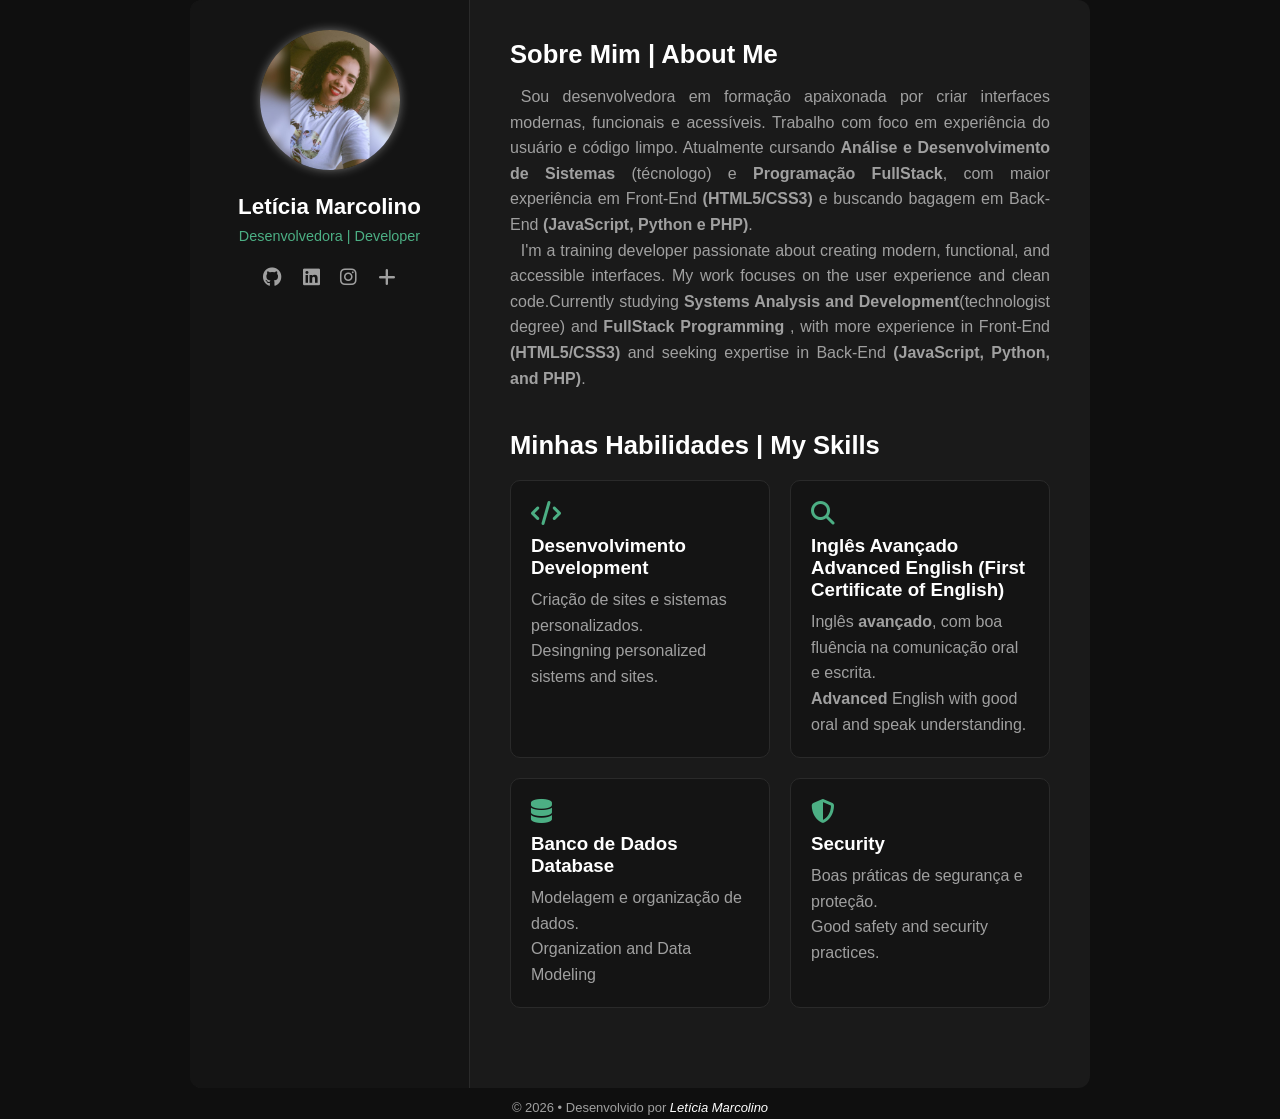
==== index.html @ c3d4be8b "ok" ====
<!DOCTYPE html>
<html lang="pt-BR">
<head>
  <meta charset="UTF-8">
  <title>Portfolio</title>
  <link rel="shortcut icon" href="programacao.png" type="image/x-icon">
  <link rel="stylesheet" href="style.css">
  <link href="https://cdnjs.cloudflare.com/ajax/libs/font-awesome/6.5.0/css/all.min.css" rel="stylesheet">
</head>
<body>

  <div class="container">

    <!-- SIDEBAR -->
    <aside class="sidebar">
      <img src="imagem/foto_perfil.jpeg"
           alt="Foto de perfil">

      <h1>Letícia Marcolino</h1>
      <p class="role">Desenvolvedora | Developer</p>

      <div class="social">
        <a href="https://github.com/Leticia650m" target="_blank"><i class="fab fa-github"></i></a>

        <a href="https://www.linkedin.com/in/let%C3%ADcia-marcolino-00015a126/" target="_blank"><i class="fab fa-linkedin"></i></a>

        <a href="https://instagram.com/_leticiamarcolino" target="_blank">
  <i class="fab fa-instagram"></i></a>
  

    <i class="fas fa-plus"></i>

      </div>
    </aside>

    
    <main class="content">

      <section>
        <h2>Sobre Mim | About Me</h2>
        <p>
          Sou desenvolvedora em formação apaixonada por criar interfaces modernas,
          funcionais e acessíveis. Trabalho com foco em experiência
          do usuário e código limpo. Atualmente cursando <strong>Análise e Desenvolvimento de Sistemas</strong> (técnologo) e <strong>Programação FullStack</strong>, com maior experiência em Front-End <strong>(HTML5/CSS3)</strong> e buscando bagagem em Back-End <strong>(JavaScript, Python e PHP)</strong>.</p>  
          <p>I'm a training developer passionate about creating modern, functional, and accessible interfaces. My work focuses on the user experience and clean code.Currently studying <strong>Systems Analysis and Development</strong>(technologist degree) and <strong>FullStack Programming</strong> , with more experience in Front-End <strong>(HTML5/CSS3)</strong> and seeking expertise in Back-End <strong>(JavaScript, Python, and PHP)</strong>.</p>
        
      </section>

      <section>
        <h2>Minhas Habilidades | My Skills</h2>

        <div class="services">
          <div class="service">
            <i class="fas fa-code"></i>
            <h3>Desenvolvimento  Development</h3>
            <p>Criação de sites e sistemas personalizados.</p>
            <p>Desingning personalized sistems and sites.</p>
          </div>

          <div class="service">
            <i class="fas fa-search"></i>
            <h3>Inglês Avançado  Advanced English (First Certificate of English)</h3>
            <p>Inglês <strong>avançado</strong>, com boa fluência na comunicação oral e  escrita.</p>
            <p>
                <strong>Advanced</strong> English with good oral and speak understanding. 
            </p>
          </div>

          <div class="service">
            <i class="fas fa-database"></i>
            <h3>Banco de Dados Database</h3>
            <p>Modelagem e organização de dados.</p>
            <p>Organization and Data Modeling</p>
          </div>

          <div class="service">
            <i class="fas fa-shield-alt"></i>
            <h3>Security</h3>
            <p>Boas práticas de segurança e proteção.</p>

            <p>
                Good safety and security practices.
            </p>

          </div>
        </div>
      </section>

    </main>

  </div>
 

  
  <footer class="footer-global">
    <p>© 2026 • Desenvolvido por 
        <a href="https://www.linkedin.com/in/let%C3%ADcia-marcolino-00015a126/"><em>Letícia Marcolino</em></a>
    </p>

    
  </footer>


</body>
</html>
---- style.css ----
:root {
  --bg-main: #0f0f0f;
  --bg-card: #1a1a1a;
  --bg-sidebar: #141414;

  --text-primary: #ffffff;
  --text-secondary: #a0a0a0;

  --accent: #4caf84;
  --border-color: #2a2a2a;
}

* {
  margin: 0;
  padding: 0;
  box-sizing: border-box;
  font-family: "Segoe UI", sans-serif;
}

body {
  background-color: var(--bg-main);
  color: var(--text-primary);
  min-height: 100vh;
  display: flex;
  justify-content: center;
  align-items: center;
}

.container {
  display: flex;
  width: 900px;
  background: var(--bg-card);
  border-radius: 12px;
  overflow: hidden;
}

/* SIDEBAR */
.sidebar {
  width: 280px;
  background: var(--bg-sidebar);
  padding: 30px;
  text-align: center;
  border-right: 1px solid var(--border-color);
}

.sidebar img {
    box-shadow: 0px 0px 12px -2px #ffffff8a;
  width: 140px;
  height: 140px;
  object-fit: cover;
  border-radius: 50%;
  margin-bottom: 20px;
}

.sidebar h1 {
  font-size: 1.4rem;
  margin-bottom: 5px;
}

.role {
  color: var(--accent);
  font-size: 0.9rem;
  margin-bottom: 20px;
}

.social i {
  margin: 0 8px;
  font-size: 1.2rem;
  color: var(--text-secondary);
  cursor: pointer;
  transition: 0.3s;
}



.social i:hover {
  color: var(--accent);
}

/* CONTEÚDO */
.content {
  flex: 1;
  padding: 40px;
}

section {
  margin-bottom: 40px;
}

h2 {
  font-size: 1.6rem;
  margin-bottom: 15px;
}

p {

  color: var(--text-secondary);
  line-height: 1.6;
}
img{
    transition: transform 0.5s ease;
}

img:hover{
    transform: scale(1.1);

}

section > p{
text-indent: 2%;
text-align: justify;
}


.services {
  display: grid;
  grid-template-columns: repeat(2, 1fr);
  gap: 20px;
  margin-top: 20px;
}

.service {
  background: var(--bg-sidebar);
  padding: 20px;
  border-radius: 10px;
  border: 1px solid var(--border-color);
}

.service i {
  font-size: 1.5rem;
  color: var(--accent);
  margin-bottom: 10px;
}

.service h3 {
  margin-bottom: 8px;
}

body {
  min-height: 100vh;
  display: flex;
  flex-direction: column;
}

/* container ocupa o espaço disponível */
.container {
  flex: 1;
}

footer > p{
padding-top: 10px;
  font-size: small;
  color: var(--text-secondary);
  cursor: pointer;
  transition: 0.3s;

}

.footer-global > p > a {

    text-decoration: none;
    color: var(--text-primary);
}

.footer-global > p > a:hover {

    text-decoration: none;
    color: var(--accent)
}
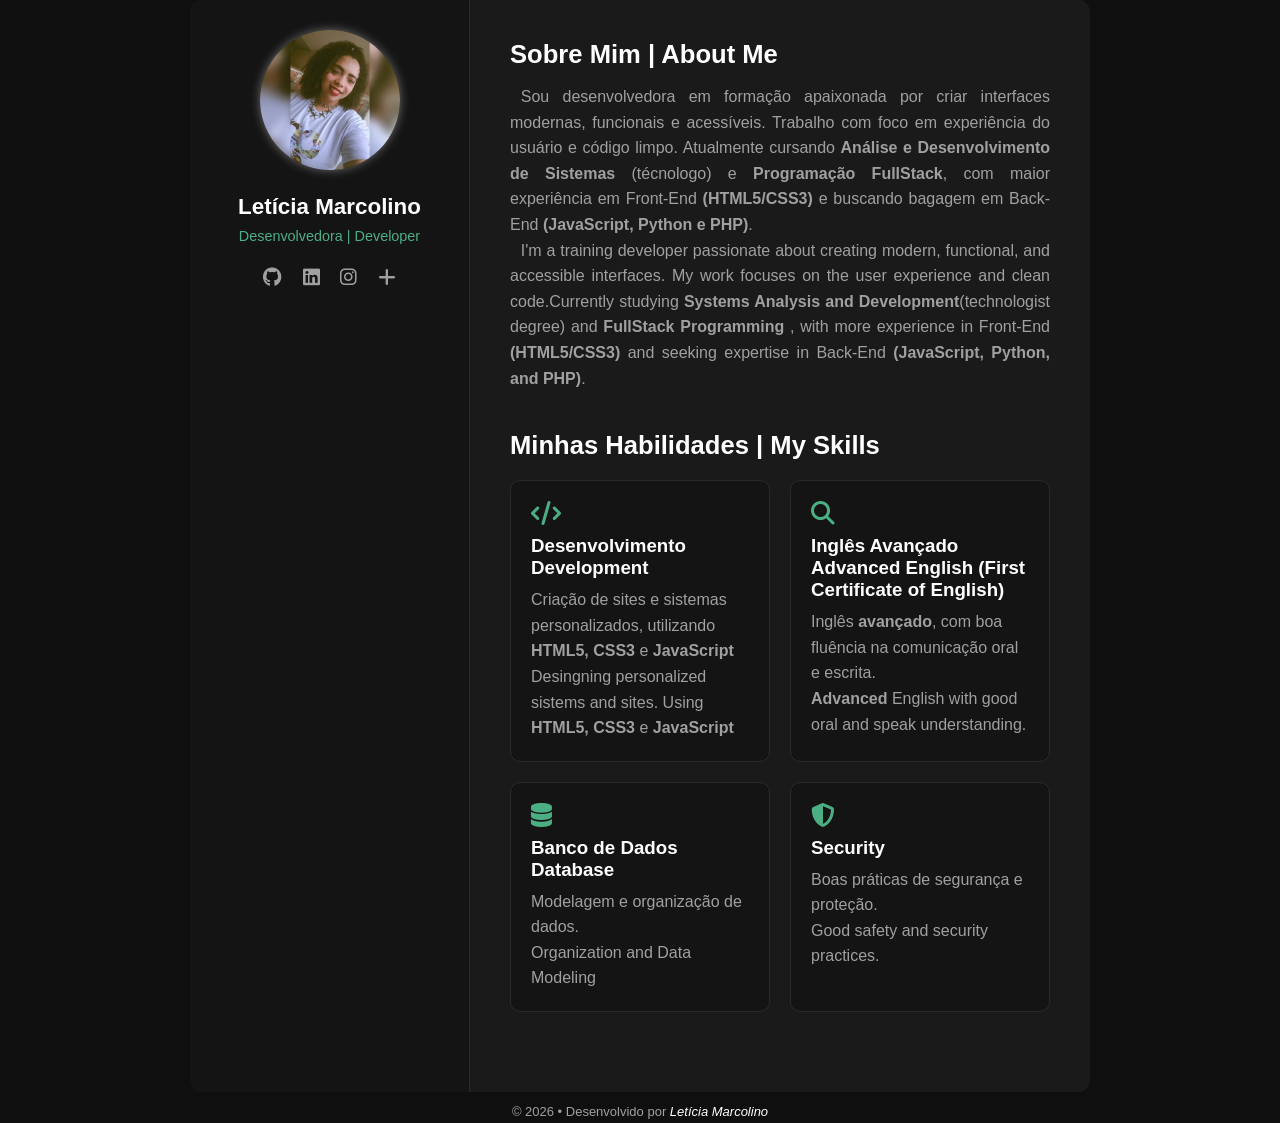
==== commit c7611d48: "acrescentei strong em alguns textos" ====
--- a/index.html
+++ b/index.html
@@ -20,7 +20,7 @@
       <p class="role">Desenvolvedora | Developer</p>
 
       <div class="social">
-        <a href="https://github.com/Leticia650m" target="_blank"><i class="fab fa-github"></i></a>
+        <a href="https://github.com/Leticia650" target="_blank"><i class="fab fa-github"></i></a>
 
         <a href="https://www.linkedin.com/in/let%C3%ADcia-marcolino-00015a126/" target="_blank"><i class="fab fa-linkedin"></i></a>
 
@@ -53,8 +53,8 @@
           <div class="service">
             <i class="fas fa-code"></i>
             <h3>Desenvolvimento  Development</h3>
-            <p>Criação de sites e sistemas personalizados.</p>
-            <p>Desingning personalized sistems and sites.</p>
+            <p>Criação de sites e sistemas personalizados, utilizando <strong>HTML5, CSS3</strong> e <strong>JavaScript</strong></p>
+            <p>Desingning personalized sistems and sites. Using <strong>HTML5, CSS3</strong> e <strong>JavaScript</strong></p>
           </div>
 
           <div class="service">
@@ -94,7 +94,7 @@
   
   <footer class="footer-global">
     <p>© 2026 • Desenvolvido por 
-        <a href="https://www.linkedin.com/in/let%C3%ADcia-marcolino-00015a126/"><em>Letícia Marcolino</em></a>
+        <a href="https://www.linkedin.com/in/let%C3%ADcia-marcolino-00015a126/" target="_blank"><em>Letícia Marcolino</em></a>
     </p>
 
     
--- a/style.css
+++ b/style.css
@@ -148,7 +148,7 @@
 }
 
 footer > p{
-padding-top: 10px;
+padding-top: 10px;  
   font-size: small;
   color: var(--text-secondary);
   cursor: pointer;
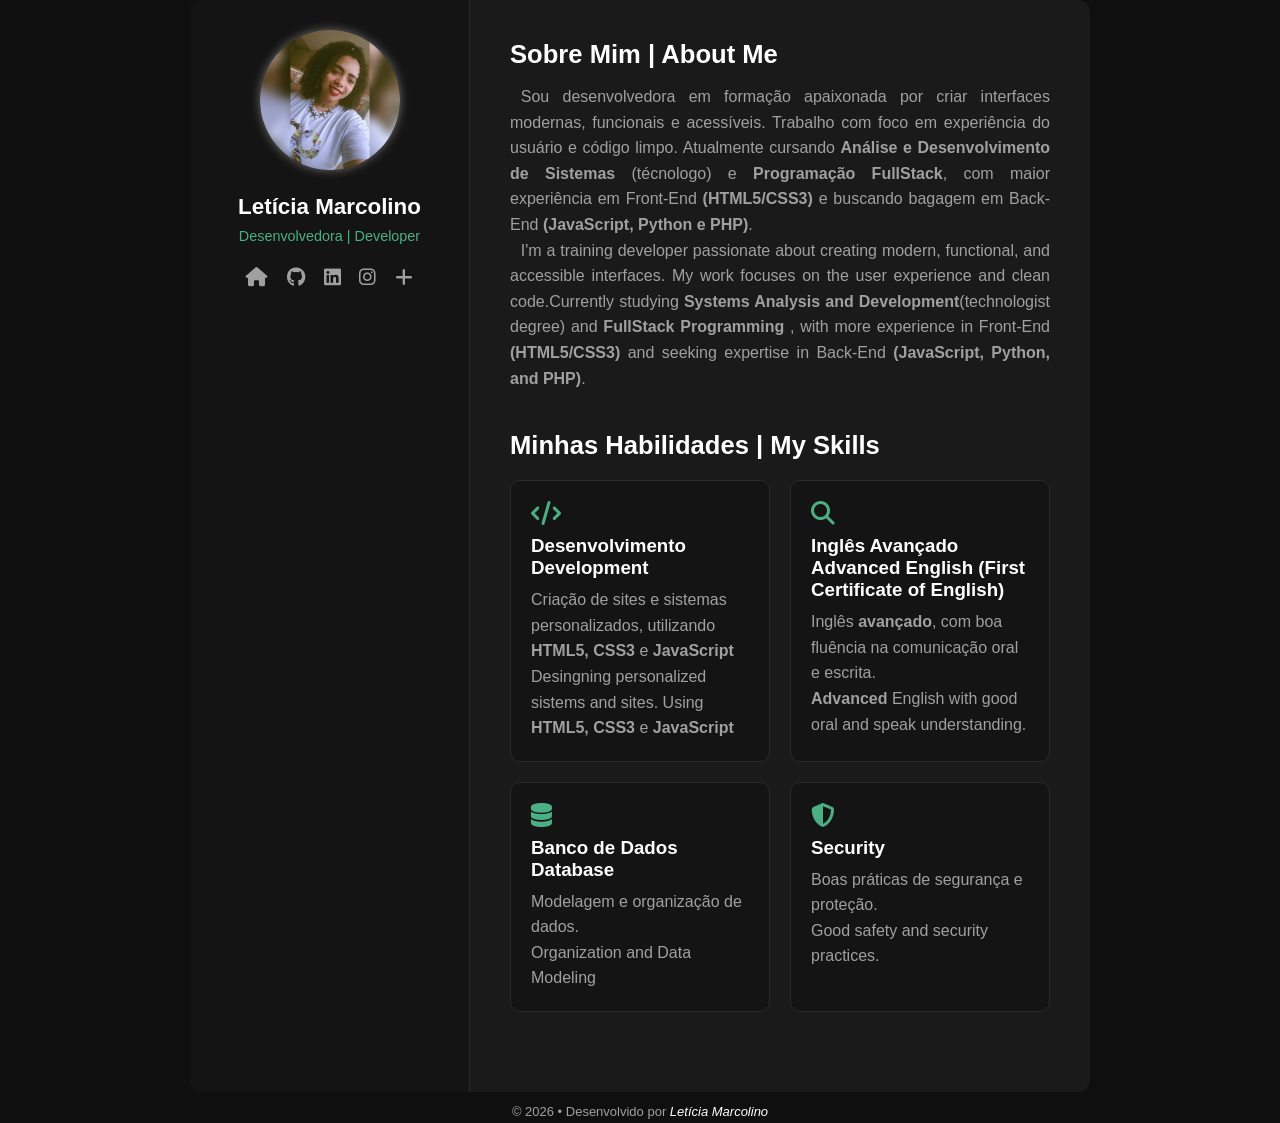
==== commit 791782ec: "acrescentei uma pagina" ====
--- a/index.html
+++ b/index.html
@@ -2,7 +2,7 @@
 <html lang="pt-BR">
 <head>
   <meta charset="UTF-8">
-  <title>Portfolio</title>
+  <title>Letícia Marcolino</title>
   <link rel="shortcut icon" href="programacao.png" type="image/x-icon">
   <link rel="stylesheet" href="style.css">
   <link href="https://cdnjs.cloudflare.com/ajax/libs/font-awesome/6.5.0/css/all.min.css" rel="stylesheet">
@@ -20,6 +20,9 @@
       <p class="role">Desenvolvedora | Developer</p>
 
       <div class="social">
+           
+    <a href="index.html" title="Home"><i class="fas fa-home"></a></i>
+
         <a href="https://github.com/Leticia650" target="_blank"><i class="fab fa-github"></i></a>
 
         <a href="https://www.linkedin.com/in/let%C3%ADcia-marcolino-00015a126/" target="_blank"><i class="fab fa-linkedin"></i></a>
@@ -28,7 +31,7 @@
   <i class="fab fa-instagram"></i></a>
   
 
-    <i class="fas fa-plus"></i>
+    <a href="mais.html"><i class="fas fa-plus"></a></i>
 
       </div>
     </aside>
--- a/style.css
+++ b/style.css
@@ -18,6 +18,9 @@
 }
 
 body {
+  min-height: 100vh;
+  display: flex;
+  flex-direction: column;
   background-color: var(--bg-main);
   color: var(--text-primary);
   min-height: 100vh;
@@ -25,8 +28,13 @@
   justify-content: center;
   align-items: center;
 }
+.home{
+   text-decoration: none;
+    color: var(--text-primary);
+}
 
 .container {
+   flex: 1;                
   display: flex;
   width: 900px;
   background: var(--bg-card);
@@ -36,6 +44,9 @@
 
 /* SIDEBAR */
 .sidebar {
+    flex-shrink: 0;     /* 👈 ISSO resolve */
+
+    position: relative;
   width: 280px;
   background: var(--bg-sidebar);
   padding: 30px;
@@ -64,7 +75,7 @@
 }
 
 .social i {
-  margin: 0 8px;
+  margin: 0 7px;
   font-size: 1.2rem;
   color: var(--text-secondary);
   cursor: pointer;
@@ -142,10 +153,7 @@
   flex-direction: column;
 }
 
-/* container ocupa o espaço disponível */
-.container {
-  flex: 1;
-}
+
 
 footer > p{
 padding-top: 10px;  
@@ -167,4 +175,24 @@
     text-decoration: none;
     color: var(--accent)
 }
+footer > p{
+padding-top: 10px;  
+  font-size: small;
+  color: var(--text-secondary);
+  cursor: pointer;
+  transition: 0.3s;
 
+}
+
+.footer-global > p > a {
+
+    text-decoration: none;
+    color: var(--text-primary);
+}
+
+.footer-global > p > a:hover {
+
+    text-decoration: none;
+    color: var(--accent)
+}
+
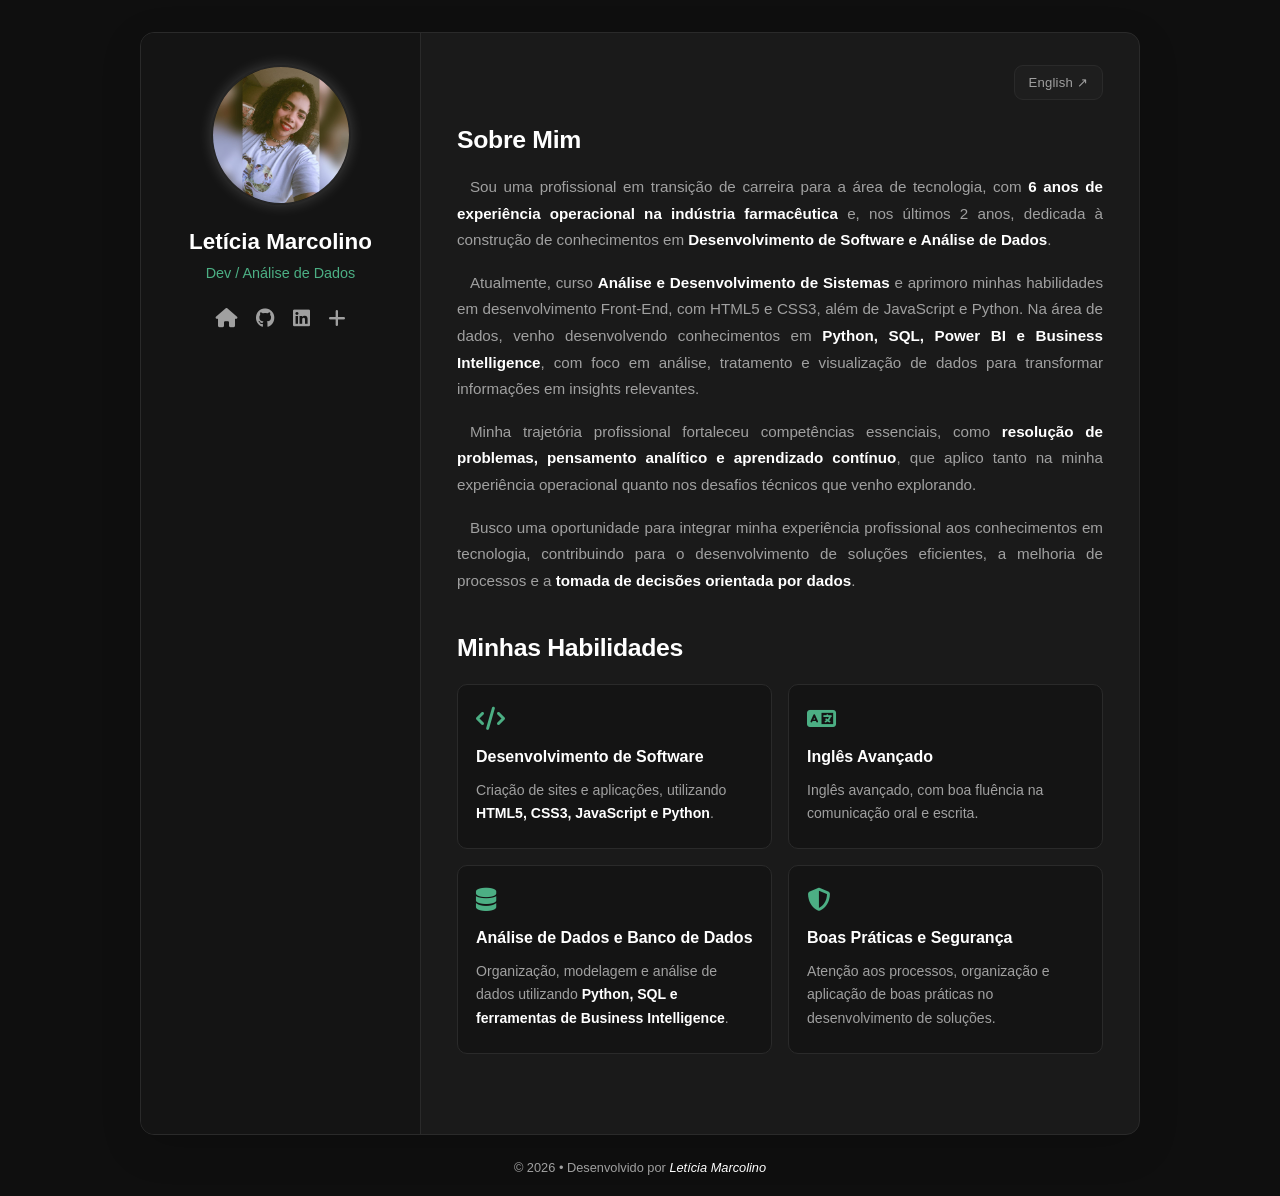
==== commit 6f7c9088: "atualizações acrescentei tradução em ingles, e algumas coisas da página +" ====
--- a/index.html
+++ b/index.html
@@ -1,108 +1,200 @@
+
 <!DOCTYPE html>
 <html lang="pt-BR">
 <head>
   <meta charset="UTF-8">
+  <meta name="viewport" content="width=device-width, initial-scale=1.0">
+  <meta name="description" content="Portfólio de Letícia Marcolino, profissional em transição para desenvolvimento de software e análise de dados.">
+
   <title>Letícia Marcolino</title>
+
   <link rel="shortcut icon" href="programacao.png" type="image/x-icon">
   <link rel="stylesheet" href="style.css">
-  <link href="https://cdnjs.cloudflare.com/ajax/libs/font-awesome/6.5.0/css/all.min.css" rel="stylesheet">
+  <link rel="stylesheet"
+        href="https://cdnjs.cloudflare.com/ajax/libs/font-awesome/6.5.0/css/all.min.css">
+
+  <script src="language.js" defer></script>
 </head>
+
 <body>
 
   <div class="container">
 
     <!-- SIDEBAR -->
     <aside class="sidebar">
-      <img src="imagem/foto_perfil.jpeg"
-           alt="Foto de perfil">
+
+      <img
+        src="imagem/foto_perfil.jpeg"
+        alt="Foto de perfil de Letícia Marcolino"
+        data-i18n-alt="profile-alt"
+      >
 
       <h1>Letícia Marcolino</h1>
-      <p class="role">Desenvolvedora | Developer</p>
+
+      <p class="role" data-i18n="role">
+        Dev / Análise de Dados
+      </p>
 
       <div class="social">
-           
-    <a href="index.html" title="Home"><i class="fas fa-home"></a></i>
-
-        <a href="https://github.com/Leticia650" target="_blank"><i class="fab fa-github"></i></a>
-
-        <a href="https://www.linkedin.com/in/let%C3%ADcia-marcolino-00015a126/" target="_blank"><i class="fab fa-linkedin"></i></a>
-
-        <a href="https://instagram.com/_leticiamarcolino" target="_blank">
-  <i class="fab fa-instagram"></i></a>
-  
-
-    <a href="mais.html"><i class="fas fa-plus"></a></i>
+
+        <a href="index.html" title="Início" data-i18n-title="home-title"
+           aria-label="Início">
+          <i class="fas fa-home" aria-hidden="true"></i>
+        </a>
+
+        <a href="https://github.com/Leticia650"
+           target="_blank" rel="noopener noreferrer"
+           title="GitHub" aria-label="GitHub">
+          <i class="fab fa-github" aria-hidden="true"></i>
+        </a>
+
+        <a href="https://www.linkedin.com/in/let%C3%ADcia-marcolino-00015a126/"
+           target="_blank" rel="noopener noreferrer"
+           title="LinkedIn" aria-label="LinkedIn">
+          <i class="fab fa-linkedin" aria-hidden="true"></i>
+        </a>
+
+        <a href="mais.html" title="Mais" data-i18n-title="more-title"
+           aria-label="Mais informações">
+          <i class="fas fa-plus" aria-hidden="true"></i>
+        </a>
 
       </div>
     </aside>
 
-    
+    <!-- CONTEÚDO PRINCIPAL -->
     <main class="content">
 
-      <section>
-        <h2>Sobre Mim | About Me</h2>
-        <p>
-          Sou desenvolvedora em formação apaixonada por criar interfaces modernas,
-          funcionais e acessíveis. Trabalho com foco em experiência
-          do usuário e código limpo. Atualmente cursando <strong>Análise e Desenvolvimento de Sistemas</strong> (técnologo) e <strong>Programação FullStack</strong>, com maior experiência em Front-End <strong>(HTML5/CSS3)</strong> e buscando bagagem em Back-End <strong>(JavaScript, Python e PHP)</strong>.</p>  
-          <p>I'm a training developer passionate about creating modern, functional, and accessible interfaces. My work focuses on the user experience and clean code.Currently studying <strong>Systems Analysis and Development</strong>(technologist degree) and <strong>FullStack Programming</strong> , with more experience in Front-End <strong>(HTML5/CSS3)</strong> and seeking expertise in Back-End <strong>(JavaScript, Python, and PHP)</strong>.</p>
-        
+      <div class="language-bar">
+        <a
+          href="#"
+          id="language-toggle"
+          class="language-link"
+          lang="en"
+          aria-label="Translate the entire page to English"
+        >
+          English ↗
+        </a>
+      </div>
+
+      <!-- SOBRE MIM -->
+      <section id="sobre">
+
+        <h2 data-i18n="about-title">Sobre Mim</h2>
+
+        <p data-i18n="bio-1">
+          Sou uma profissional em transição de carreira para a área de tecnologia,
+          com <strong>6 anos de experiência operacional na indústria farmacêutica</strong>
+          e, nos últimos 2 anos, dedicada à construção de conhecimentos em
+          <strong>Desenvolvimento de Software e Análise de Dados</strong>.
+        </p>
+
+        <p data-i18n="bio-2">
+          Atualmente, curso <strong>Análise e Desenvolvimento de Sistemas</strong>
+          e aprimoro minhas habilidades em desenvolvimento Front-End, com HTML5 e CSS3,
+          além de JavaScript e Python. Na área de dados, venho desenvolvendo
+          conhecimentos em <strong>Python, SQL, Power BI e Business Intelligence</strong>,
+          com foco em análise, tratamento e visualização de dados para transformar
+          informações em insights relevantes.
+        </p>
+
+        <p data-i18n="bio-3">
+          Minha trajetória profissional fortaleceu competências essenciais, como
+          <strong>resolução de problemas, pensamento analítico e aprendizado contínuo</strong>,
+          que aplico tanto na minha experiência operacional quanto nos desafios técnicos
+          que venho explorando.
+        </p>
+
+        <p data-i18n="bio-4">
+          Busco uma oportunidade para integrar minha experiência profissional aos
+          conhecimentos em tecnologia, contribuindo para o desenvolvimento de
+          soluções eficientes, a melhoria de processos e a
+          <strong>tomada de decisões orientada por dados</strong>.
+        </p>
+
       </section>
 
-      <section>
-        <h2>Minhas Habilidades | My Skills</h2>
+      <!-- HABILIDADES -->
+      <section id="habilidades">
+
+        <h2 data-i18n="skills-title">Minhas Habilidades</h2>
 
         <div class="services">
-          <div class="service">
-            <i class="fas fa-code"></i>
-            <h3>Desenvolvimento  Development</h3>
-            <p>Criação de sites e sistemas personalizados, utilizando <strong>HTML5, CSS3</strong> e <strong>JavaScript</strong></p>
-            <p>Desingning personalized sistems and sites. Using <strong>HTML5, CSS3</strong> e <strong>JavaScript</strong></p>
-          </div>
-
-          <div class="service">
-            <i class="fas fa-search"></i>
-            <h3>Inglês Avançado  Advanced English (First Certificate of English)</h3>
-            <p>Inglês <strong>avançado</strong>, com boa fluência na comunicação oral e  escrita.</p>
-            <p>
-                <strong>Advanced</strong> English with good oral and speak understanding. 
-            </p>
-          </div>
-
-          <div class="service">
-            <i class="fas fa-database"></i>
-            <h3>Banco de Dados Database</h3>
-            <p>Modelagem e organização de dados.</p>
-            <p>Organization and Data Modeling</p>
-          </div>
-
-          <div class="service">
-            <i class="fas fa-shield-alt"></i>
-            <h3>Security</h3>
-            <p>Boas práticas de segurança e proteção.</p>
-
-            <p>
-                Good safety and security practices.
-            </p>
-
-          </div>
+
+          <div class="service">
+            <i class="fas fa-code" aria-hidden="true"></i>
+
+            <h3 data-i18n="development-title">
+              Desenvolvimento de Software
+            </h3>
+
+            <p data-i18n="development-description">
+              Criação de sites e aplicações, utilizando
+              <strong>HTML5, CSS3, JavaScript e Python</strong>.
+            </p>
+          </div>
+
+          <div class="service">
+            <i class="fas fa-language" aria-hidden="true"></i>
+
+            <h3 data-i18n="english-title">
+              Inglês Avançado
+            </h3>
+
+            <p data-i18n="english-description">
+              Inglês avançado, com boa fluência na comunicação oral e escrita.
+            </p>
+          </div>
+
+          <div class="service">
+            <i class="fas fa-database" aria-hidden="true"></i>
+
+            <h3 data-i18n="database-title">
+              Análise de Dados e Banco de Dados
+            </h3>
+
+            <p data-i18n="database-description">
+              Organização, modelagem e análise de dados utilizando
+              <strong>Python, SQL e ferramentas de Business Intelligence</strong>.
+            </p>
+          </div>
+
+          <div class="service">
+            <i class="fas fa-shield-alt" aria-hidden="true"></i>
+
+            <h3 data-i18n="security-title">
+              Boas Práticas e Segurança
+            </h3>
+
+            <p data-i18n="security-description">
+              Atenção aos processos, organização e aplicação de boas práticas
+              no desenvolvimento de soluções.
+            </p>
+          </div>
+
         </div>
       </section>
 
     </main>
 
   </div>
- 
-
-  
+
+  <!-- RODAPÉ -->
   <footer class="footer-global">
-    <p>© 2026 • Desenvolvido por 
-        <a href="https://www.linkedin.com/in/let%C3%ADcia-marcolino-00015a126/" target="_blank"><em>Letícia Marcolino</em></a>
+
+    <p>
+      <span data-i18n="footer-text">© 2026 • Desenvolvido por</span>
+
+      <a
+        href="https://www.linkedin.com/in/let%C3%ADcia-marcolino-00015a126/"
+        target="_blank"
+        rel="noopener noreferrer"
+      >
+        <em>Letícia Marcolino</em>
+      </a>
     </p>
 
-    
   </footer>
-
 
 </body>
 </html>
--- a/style.css
+++ b/style.css
@@ -1,3 +1,4 @@
+
 :root {
   --bg-main: #0f0f0f;
   --bg-card: #1a1a1a;
@@ -10,6 +11,7 @@
   --border-color: #2a2a2a;
 }
 
+/* RESET */
 * {
   margin: 0;
   padding: 0;
@@ -17,182 +19,335 @@
   font-family: "Segoe UI", sans-serif;
 }
 
+html {
+  scroll-behavior: smooth;
+}
+
 body {
   min-height: 100vh;
   display: flex;
   flex-direction: column;
+  align-items: center;
+  padding: 32px 20px 16px;
   background-color: var(--bg-main);
   color: var(--text-primary);
-  min-height: 100vh;
+}
+
+/* LINKS */
+.home {
+  text-decoration: none;
+  color: var(--text-primary);
+}
+
+/* LAYOUT PRINCIPAL */
+.container {
+  flex: 1;
   display: flex;
-  justify-content: center;
-  align-items: center;
-}
-.home{
-   text-decoration: none;
-    color: var(--text-primary);
-}
-
-.container {
-   flex: 1;                
-  display: flex;
-  width: 900px;
+  width: 100%;
+  max-width: 1000px;
+  height: fit-content;
+  align-self: center;
   background: var(--bg-card);
-  border-radius: 12px;
+  border: 1px solid var(--border-color);
+  border-radius: 14px;
   overflow: hidden;
+  box-shadow: 0 12px 40px #00000025;
 }
 
 /* SIDEBAR */
 .sidebar {
-    flex-shrink: 0;     /* 👈 ISSO resolve */
-
-    position: relative;
-  width: 280px;
+  position: relative;
+  flex: 0 0 280px;
   background: var(--bg-sidebar);
-  padding: 30px;
+  padding: 32px 24px;
   text-align: center;
   border-right: 1px solid var(--border-color);
 }
 
 .sidebar img {
-    box-shadow: 0px 0px 12px -2px #ffffff8a;
   width: 140px;
   height: 140px;
   object-fit: cover;
   border-radius: 50%;
   margin-bottom: 20px;
+  border: 2px solid #ffffff12;
+  box-shadow: 0 0 16px -3px #ffffff45;
+  transition: transform 0.4s ease, box-shadow 0.4s ease;
+}
+
+.sidebar img:hover {
+  transform: scale(1.04);
+  box-shadow: 0 0 20px -2px #4caf8450;
 }
 
 .sidebar h1 {
   font-size: 1.4rem;
-  margin-bottom: 5px;
+  margin-bottom: 8px;
 }
 
 .role {
   color: var(--accent);
   font-size: 0.9rem;
-  margin-bottom: 20px;
-}
-
-.social i {
-  margin: 0 7px;
+  line-height: 1.5;
+  margin-bottom: 24px;
+}
+
+/* REDES SOCIAIS */
+.social {
+  display: flex;
+  justify-content: center;
+  align-items: center;
+  gap: 18px;
+}
+
+.social a {
+  display: inline-flex;
+  align-items: center;
+  justify-content: center;
+  color: var(--text-secondary);
   font-size: 1.2rem;
+  text-decoration: none;
+  transition: color 0.25s ease, transform 0.25s ease;
+}
+
+.social a:hover {
+  color: var(--accent);
+  transform: translateY(-2px);
+}
+
+/* CONTEÚDO PRINCIPAL */
+.content {
+  position: relative;
+  flex: 1;
+  min-width: 0;
+  padding: 32px 36px 40px;
+}
+
+/* LINK DE TRADUÇÃO */
+.language-bar {
+  display: flex;
+  justify-content: flex-end;
+  margin-bottom: 26px;
+}
+
+.language-link {
+  display: inline-flex;
+  align-items: center;
+  justify-content: center;
+  gap: 8px;
+  padding: 9px 14px;
+
   color: var(--text-secondary);
-  cursor: pointer;
-  transition: 0.3s;
-}
-
-
-
-.social i:hover {
-  color: var(--accent);
-}
-
-/* CONTEÚDO */
-.content {
-  flex: 1;
-  padding: 40px;
-}
-
+  background: #ffffff05;
+  border: 1px solid var(--border-color);
+  border-radius: 9px;
+
+  font-size: 0.82rem;
+  font-weight: 500;
+  letter-spacing: 0.2px;
+  text-decoration: none;
+
+  transition:
+    color 0.25s ease,
+    background 0.25s ease,
+    border-color 0.25s ease,
+    transform 0.25s ease;
+}
+
+.language-link:hover {
+  color: var(--accent);
+  background: #4caf8410;
+  border-color: #4caf8460;
+  transform: translateY(-1px);
+}
+
+.language-link:focus-visible {
+  outline: 2px solid var(--accent);
+  outline-offset: 4px;
+}
+
+/* SEÇÕES */
 section {
   margin-bottom: 40px;
 }
 
 h2 {
-  font-size: 1.6rem;
-  margin-bottom: 15px;
+  font-size: 1.55rem;
+  font-weight: 600;
+  margin-bottom: 20px;
+  letter-spacing: -0.3px;
+}
+
+section > p {
+  margin-bottom: 16px;
+  text-indent: 2%;
+  text-align: justify;
 }
 
 p {
-
   color: var(--text-secondary);
-  line-height: 1.6;
-}
-img{
-    transition: transform 0.5s ease;
-}
-
-img:hover{
-    transform: scale(1.1);
-
-}
-
-section > p{
-text-indent: 2%;
-text-align: justify;
-}
-
-
+  line-height: 1.75;
+  font-size: 0.95rem;
+}
+
+strong {
+  color: var(--text-primary);
+  font-weight: 600;
+}
+
+/* IMAGENS */
+img {
+  transition: transform 0.4s ease;
+}
+
+/* CARDS DE HABILIDADES */
 .services {
   display: grid;
-  grid-template-columns: repeat(2, 1fr);
-  gap: 20px;
-  margin-top: 20px;
+  grid-template-columns: repeat(2, minmax(0, 1fr));
+  gap: 16px;
+  margin-top: 22px;
 }
 
 .service {
+  min-width: 0;
   background: var(--bg-sidebar);
-  padding: 20px;
+  padding: 22px 18px;
   border-radius: 10px;
   border: 1px solid var(--border-color);
+  transition:
+    border-color 0.25s ease,
+    transform 0.25s ease,
+    background 0.25s ease;
+}
+
+.service:hover {
+  border-color: #4caf8455;
+  transform: translateY(-3px);
+  background: #171b19;
 }
 
 .service i {
-  font-size: 1.5rem;
-  color: var(--accent);
+  display: inline-block;
+  font-size: 1.45rem;
+  color: var(--accent);
+  margin-bottom: 14px;
+}
+
+.service h3 {
+  font-size: 1rem;
+  line-height: 1.5;
   margin-bottom: 10px;
-}
-
-.service h3 {
-  margin-bottom: 8px;
-}
-
-body {
-  min-height: 100vh;
-  display: flex;
-  flex-direction: column;
-}
-
-
-
-footer > p{
-padding-top: 10px;  
-  font-size: small;
+  color: var(--text-primary);
+}
+
+.service p {
+  font-size: 0.88rem;
+  line-height: 1.7;
+}
+
+/* RODAPÉ */
+.footer-global {
+  width: 100%;
+  padding-top: 22px;
+  text-align: center;
+}
+
+.footer-global p {
+  font-size: 0.8rem;
   color: var(--text-secondary);
-  cursor: pointer;
-  transition: 0.3s;
-
-}
-
-.footer-global > p > a {
-
-    text-decoration: none;
-    color: var(--text-primary);
-}
-
-.footer-global > p > a:hover {
-
-    text-decoration: none;
-    color: var(--accent)
-}
-footer > p{
-padding-top: 10px;  
-  font-size: small;
-  color: var(--text-secondary);
-  cursor: pointer;
-  transition: 0.3s;
-
-}
-
-.footer-global > p > a {
-
-    text-decoration: none;
-    color: var(--text-primary);
-}
-
-.footer-global > p > a:hover {
-
-    text-decoration: none;
-    color: var(--accent)
-}
-
+}
+
+.footer-global a {
+  color: var(--text-primary);
+  text-decoration: none;
+  transition: color 0.25s ease;
+}
+
+.footer-global a:hover {
+  color: var(--accent);
+}
+
+/* TABLETS */
+@media (max-width: 850px) {
+  body {
+    padding: 24px 16px 12px;
+  }
+
+  .container {
+    max-width: 700px;
+  }
+
+  .sidebar {
+    flex-basis: 230px;
+    padding: 28px 18px;
+  }
+
+  .sidebar img {
+    width: 120px;
+    height: 120px;
+  }
+
+  .content {
+    padding: 28px 24px 32px;
+  }
+
+  .services {
+    grid-template-columns: 1fr;
+  }
+}
+
+/* CELULARES */
+@media (max-width: 600px) {
+  body {
+    padding: 14px 12px;
+  }
+
+  .container {
+    flex-direction: column;
+    border-radius: 12px;
+  }
+
+  .sidebar {
+    flex: auto;
+    width: 100%;
+    padding: 26px 20px;
+    border-right: none;
+    border-bottom: 1px solid var(--border-color);
+  }
+
+  .sidebar img {
+    width: 110px;
+    height: 110px;
+  }
+
+  .content {
+    width: 100%;
+    padding: 22px 20px 28px;
+  }
+
+  .language-bar {
+    margin-bottom: 22px;
+  }
+
+  h2 {
+    font-size: 1.35rem;
+  }
+
+  p {
+    font-size: 0.92rem;
+  }
+
+  section > p {
+    text-align: left;
+    text-indent: 0;
+  }
+
+  .services {
+    grid-template-columns: 1fr;
+    gap: 14px;
+  }
+
+  .service {
+    padding: 20px;
+  }
+}
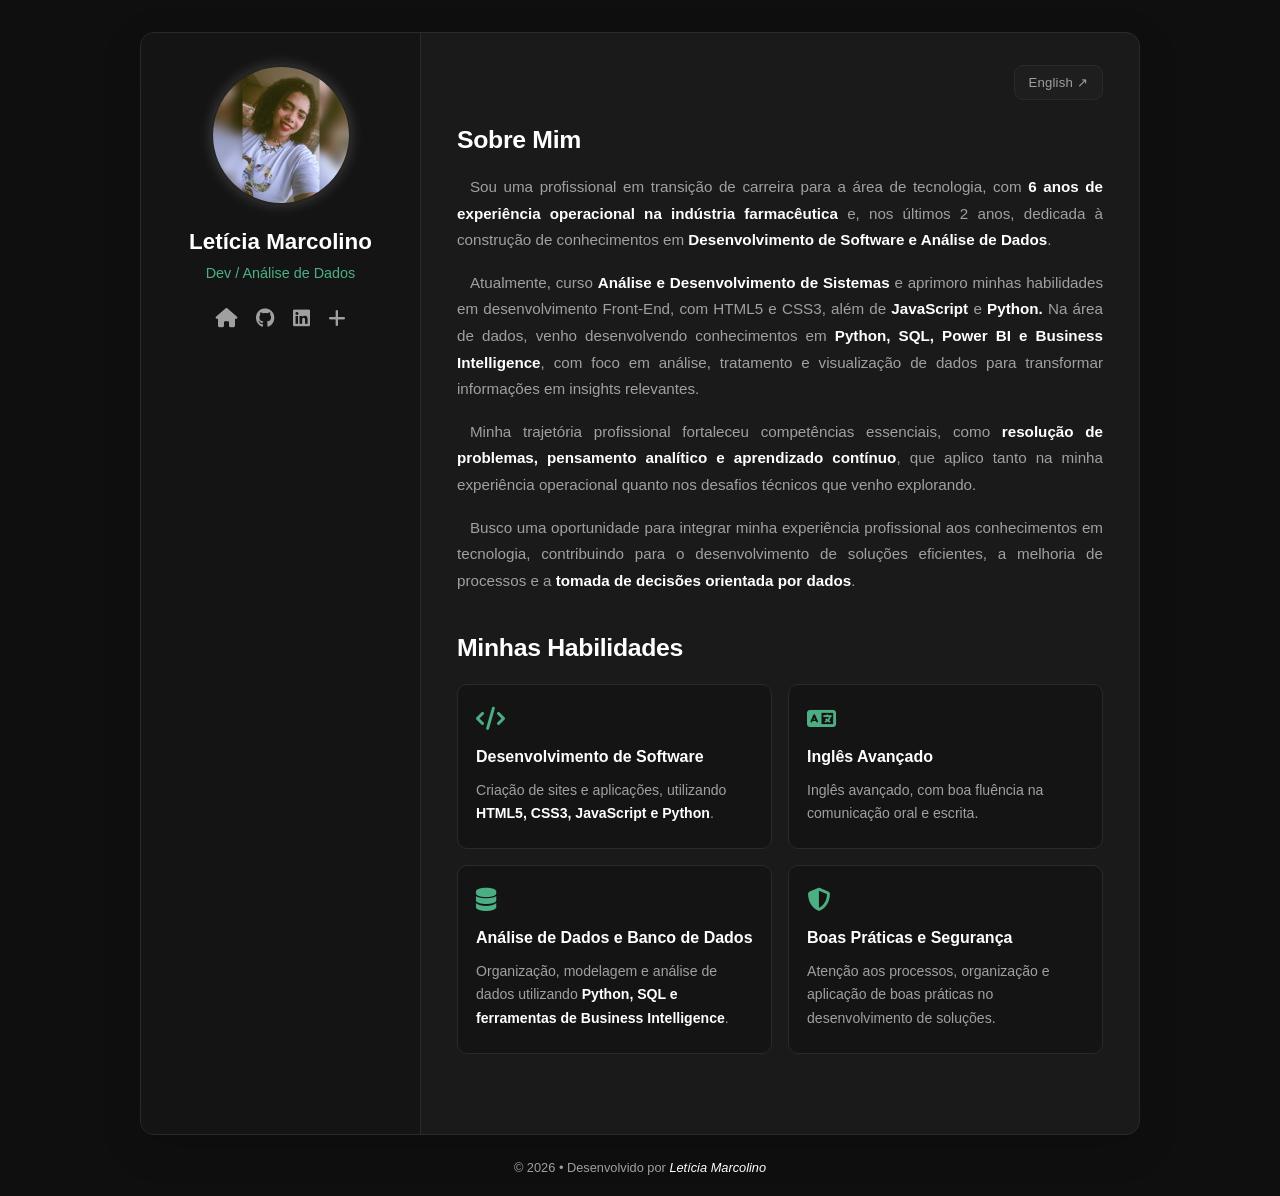
==== commit 49868fe0: "ok" ====
--- a/index.html
+++ b/index.html
@@ -92,7 +92,7 @@
         <p data-i18n="bio-2">
           Atualmente, curso <strong>Análise e Desenvolvimento de Sistemas</strong>
           e aprimoro minhas habilidades em desenvolvimento Front-End, com HTML5 e CSS3,
-          além de JavaScript e Python. Na área de dados, venho desenvolvendo
+          além de <strong>JavaScript </strong> e <strong>Python.</strong> Na área de dados, venho desenvolvendo
           conhecimentos em <strong>Python, SQL, Power BI e Business Intelligence</strong>,
           com foco em análise, tratamento e visualização de dados para transformar
           informações em insights relevantes.
